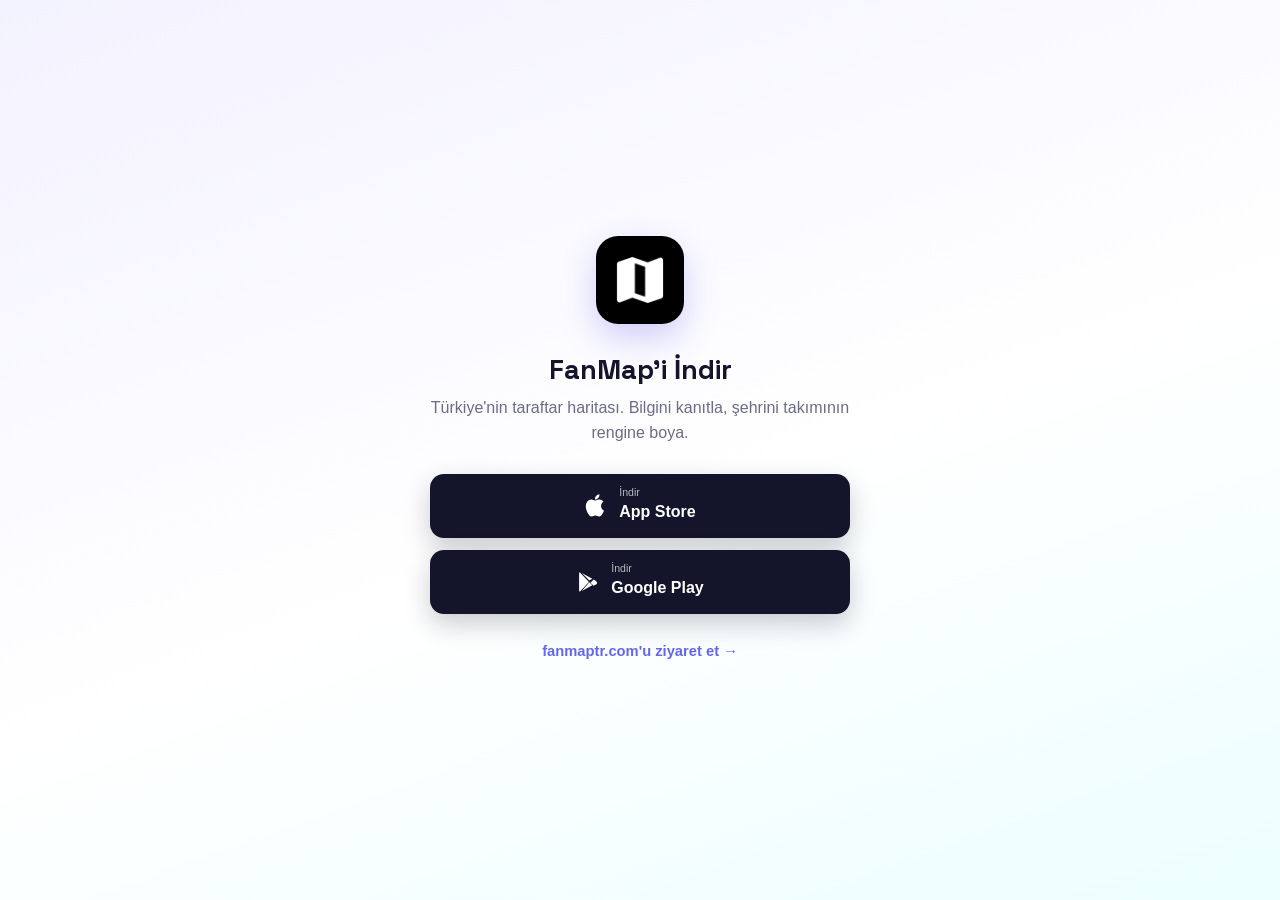
==== indir/index.html @ e1a997e6 "feat(indir): tek reklam bağlantısı — cihaza göre mağazaya yönlendirir fanmaptr.com/indir: iPhone/iPa" ====
<!DOCTYPE html>
<html lang="tr">
<head>
    <meta charset="UTF-8">
    <meta name="viewport" content="width=device-width, initial-scale=1.0">
    <title>FanMap'i İndir</title>
    <!--
      Reklam / paylaşım bağlantısı: https://fanmaptr.com/indir
      Telefonu tanıyıp kendi mağazasına gönderiyor (iPhone/iPad → App Store,
      Android → Google Play). Masaüstünde ya da tanınmayan cihazda iki düğme kalıyor.

      🔴 Mağaza adresi BURADA YOK — `stores.js`'ten okunuyor (tek kaynak kuralı).

      Kampanya ölçümü: bağlantıya `?utm_source=instagram&utm_campaign=<ad>` eklenirse
      bu değerler Play'e `referrer` olarak geçiyor → Play Console › Kullanıcı edinme
      raporunda kaynak olarak görünüyor. App Store tarafı bunu okumuyor.

      Arama motoru dizinine girmesin: ana sayfanın kopyası değil, geçiş sayfası.
    -->
    <meta name="robots" content="noindex">
    <meta name="description" content="FanMap'i App Store veya Google Play'den indir.">
    <meta property="og:title" content="FanMap'i İndir — Türkiye'nin Taraftar Haritası">
    <meta property="og:description" content="Gerçek zamanlı XOX & 321 düelloları, futbol quizleri ve 81 ilde taraftar haritası.">
    <meta property="og:type" content="website">
    <meta property="og:image" content="https://fanmaptr.com/icon-512.png">
    <meta property="og:image:width" content="512">
    <meta property="og:image:height" content="512">
    <meta property="og:url" content="https://fanmaptr.com/indir/">
    <meta property="og:site_name" content="FanMap">
    <meta property="og:locale" content="tr_TR">
    <meta name="twitter:card" content="summary">
    <meta name="theme-color" content="#6366f1">
    <link rel="icon" type="image/png" href="/favicon-32.png" sizes="32x32">
    <link rel="apple-touch-icon" href="/apple-touch-icon.png">
    <link rel="stylesheet" href="/fonts/space-grotesk.css">
    <style>
        * { margin: 0; padding: 0; box-sizing: border-box; }
        :root {
            --ink:    #14152a;
            --muted:  #6b6c85;
            --line:   #e9e8f5;
            --indigo: #6366f1;
            --font: 'Space Grotesk', -apple-system, BlinkMacSystemFont, 'Segoe UI', Roboto, sans-serif;
            --body: -apple-system, BlinkMacSystemFont, 'Segoe UI', Roboto, sans-serif;
        }
        body {
            min-height: 100vh; display: flex; align-items: center; justify-content: center;
            padding: 24px 16px; text-align: center;
            font-family: var(--body); color: var(--ink); line-height: 1.6;
            background: linear-gradient(160deg, #f3f2ff 0%, #ffffff 55%, #ecfeff 100%);
            -webkit-font-smoothing: antialiased;
        }
        main { max-width: 420px; width: 100%; }
        .logo { width: 88px; height: 88px; border-radius: 22px; box-shadow: 0 14px 34px rgba(80,70,229,.25); }
        h1 { font-family: var(--font); font-size: 1.7rem; line-height: 1.2; margin: 22px 0 8px; }
        p { color: var(--muted); }
        .stores { display: flex; flex-direction: column; gap: 12px; margin-top: 28px; }
        .store {
            display: inline-flex; align-items: center; justify-content: center; gap: 11px;
            padding: 13px 22px; border-radius: 14px; text-decoration: none;
            background: var(--ink); color: #fff; font-weight: 600;
            box-shadow: 0 10px 26px rgba(20,21,42,.22);
        }
        .store svg { width: 24px; height: 24px; }
        .store span { text-align: left; }
        .store small { display: block; font-size: .66rem; opacity: .7; font-weight: 500; line-height: 1; margin-bottom: 2px; }
        .store b { font-size: 1rem; font-weight: 700; }
        .store[hidden] { display: none; }
        .home { display: inline-block; margin-top: 26px; color: var(--indigo); font-weight: 600; text-decoration: none; font-size: .92rem; }
    </style>
</head>
<body>
<main>
    <img class="logo" src="/icon-192.png" alt="FanMap" width="88" height="88">
    <h1 id="baslik">FanMap'i İndir</h1>
    <p id="alt">Türkiye'nin taraftar haritası. Bilgini kanıtla, şehrini takımının rengine boya.</p>

    <div class="stores">
        <a class="store" id="ios" hidden>
            <svg viewBox="0 0 24 24" fill="currentColor"><path d="M17.05 12.04c-.03-2.83 2.31-4.19 2.42-4.25-1.32-1.93-3.38-2.2-4.11-2.23-1.75-.18-3.41 1.03-4.29 1.03-.88 0-2.25-1.01-3.7-.98-1.9.03-3.66 1.11-4.64 2.81-1.98 3.43-.51 8.5 1.42 11.28.94 1.36 2.06 2.89 3.53 2.83 1.42-.06 1.96-.92 3.67-.92 1.71 0 2.2.92 3.7.89 1.53-.03 2.5-1.39 3.43-2.76 1.08-1.58 1.53-3.11 1.55-3.19-.03-.02-2.98-1.14-3.01-4.53zM14.28 3.9c.78-.94 1.3-2.26 1.16-3.57-1.12.05-2.48.75-3.28 1.69-.72.83-1.35 2.16-1.18 3.43 1.25.1 2.52-.63 3.3-1.55z"/></svg>
            <span><small>İndir</small><b>App Store</b></span>
        </a>
        <a class="store" id="android" hidden>
            <svg viewBox="0 0 24 24" fill="currentColor"><path d="M3.6 2.3c-.3.3-.5.8-.5 1.4v16.6c0 .6.2 1.1.5 1.4l.1.1L13 12.1v-.2L3.7 2.2l-.1.1zm12.7 6.5L5.8 2.9l7.6 7.6 2.9-1.7zM5.8 21.1l10.5-5.9-2.9-2.9-7.6 8.8zm14.6-9.9l-2.8-1.6-3.1 3.1 3.1 3.1 2.8-1.6c.9-.5.9-1.9 0-2.4z"/></svg>
            <span><small>İndir</small><b>Google Play</b></span>
        </a>
    </div>

    <a class="home" href="/">fanmaptr.com'u ziyaret et →</a>
</main>

<script src="/stores.js"></script>
<script>
(function () {
    var S = window.FANMAP_STORES || {};
    var ua = navigator.userAgent || '';
    // 404.html ile aynı algılama: iPadOS 13+ kendini "Macintosh" diye tanıtıyor,
    // dokunmatik nokta sayısı ayırıyor.
    var isIOS = /iPad|iPhone|iPod/.test(ua) ||
                (/Macintosh/.test(ua) && (navigator.maxTouchPoints || 0) > 1);
    var isAndroid = /Android/.test(ua);

    // utm_* → Play `referrer`. İç değerler bir kez, bütün dize bir kez daha
    // kodlanıyor: Play referrer'ı tek parametre olarak alıp kendisi çözüyor.
    var play = S.android || '';
    if (play) {
        var q = location.search.replace(/^\?/, '').split('&'), ref = [];
        for (var i = 0; i < q.length; i++) {
            if (/^utm_(source|medium|campaign|content|term)=./.test(q[i])) ref.push(q[i]);
        }
        if (ref.length) play += '&referrer=' + encodeURIComponent(ref.join('&'));
    }

    var hedef = isIOS ? S.ios : (isAndroid ? play : '');

    var ios = document.getElementById('ios');
    var android = document.getElementById('android');
    if (S.ios) ios.href = S.ios;
    if (play) android.href = play;
    // Telefonda yalnız kendi mağazası; masaüstünde ikisi de.
    ios.hidden = !S.ios || isAndroid;
    android.hidden = !play || isIOS;

    if (hedef) {
        document.getElementById('baslik').textContent = 'Mağazaya yönlendiriliyorsun…';
        document.getElementById('alt').textContent = 'Açılmazsa aşağıdaki düğmeye dokun.';
        // replace: geri tuşu bu sayfaya dönüp kullanıcıyı yeniden mağazaya atmasın.
        location.replace(hedef);
    }
})();
</script>
</body>
</html>
---- fonts/space-grotesk.css ----
/* Space Grotesk — SIL Open Font License 1.1.
   Yerel sunuluyor: sayfa acilisinda Google'a istek gitmiyor,
   ziyaretcinin IP adresi ucuncu tarafa aktarilmiyor. */

@font-face {
  font-family: 'Space Grotesk';
  font-style: normal;
  font-weight: 500;
  font-display: swap;
  src: url(space-grotesk-latin-ext.woff2) format('woff2');
  unicode-range: U+0100-02BA, U+02BD-02C5, U+02C7-02CC, U+02CE-02D7, U+02DD-02FF, U+0304, U+0308, U+0329, U+1D00-1DBF, U+1E00-1E9F, U+1EF2-1EFF, U+2020, U+20A0-20AB, U+20AD-20C0, U+2113, U+2C60-2C7F, U+A720-A7FF;
}
@font-face {
  font-family: 'Space Grotesk';
  font-style: normal;
  font-weight: 500;
  font-display: swap;
  src: url(space-grotesk-latin.woff2) format('woff2');
  unicode-range: U+0000-00FF, U+0131, U+0152-0153, U+02BB-02BC, U+02C6, U+02DA, U+02DC, U+0304, U+0308, U+0329, U+2000-206F, U+20AC, U+2122, U+2191, U+2193, U+2212, U+2215, U+FEFF, U+FFFD;
}
@font-face {
  font-family: 'Space Grotesk';
  font-style: normal;
  font-weight: 600;
  font-display: swap;
  src: url(space-grotesk-latin-ext.woff2) format('woff2');
  unicode-range: U+0100-02BA, U+02BD-02C5, U+02C7-02CC, U+02CE-02D7, U+02DD-02FF, U+0304, U+0308, U+0329, U+1D00-1DBF, U+1E00-1E9F, U+1EF2-1EFF, U+2020, U+20A0-20AB, U+20AD-20C0, U+2113, U+2C60-2C7F, U+A720-A7FF;
}
@font-face {
  font-family: 'Space Grotesk';
  font-style: normal;
  font-weight: 600;
  font-display: swap;
  src: url(space-grotesk-latin.woff2) format('woff2');
  unicode-range: U+0000-00FF, U+0131, U+0152-0153, U+02BB-02BC, U+02C6, U+02DA, U+02DC, U+0304, U+0308, U+0329, U+2000-206F, U+20AC, U+2122, U+2191, U+2193, U+2212, U+2215, U+FEFF, U+FFFD;
}
@font-face {
  font-family: 'Space Grotesk';
  font-style: normal;
  font-weight: 700;
  font-display: swap;
  src: url(space-grotesk-latin-ext.woff2) format('woff2');
  unicode-range: U+0100-02BA, U+02BD-02C5, U+02C7-02CC, U+02CE-02D7, U+02DD-02FF, U+0304, U+0308, U+0329, U+1D00-1DBF, U+1E00-1E9F, U+1EF2-1EFF, U+2020, U+20A0-20AB, U+20AD-20C0, U+2113, U+2C60-2C7F, U+A720-A7FF;
}
@font-face {
  font-family: 'Space Grotesk';
  font-style: normal;
  font-weight: 700;
  font-display: swap;
  src: url(space-grotesk-latin.woff2) format('woff2');
  unicode-range: U+0000-00FF, U+0131, U+0152-0153, U+02BB-02BC, U+02C6, U+02DA, U+02DC, U+0304, U+0308, U+0329, U+2000-206F, U+20AC, U+2122, U+2191, U+2193, U+2212, U+2215, U+FEFF, U+FFFD;
}
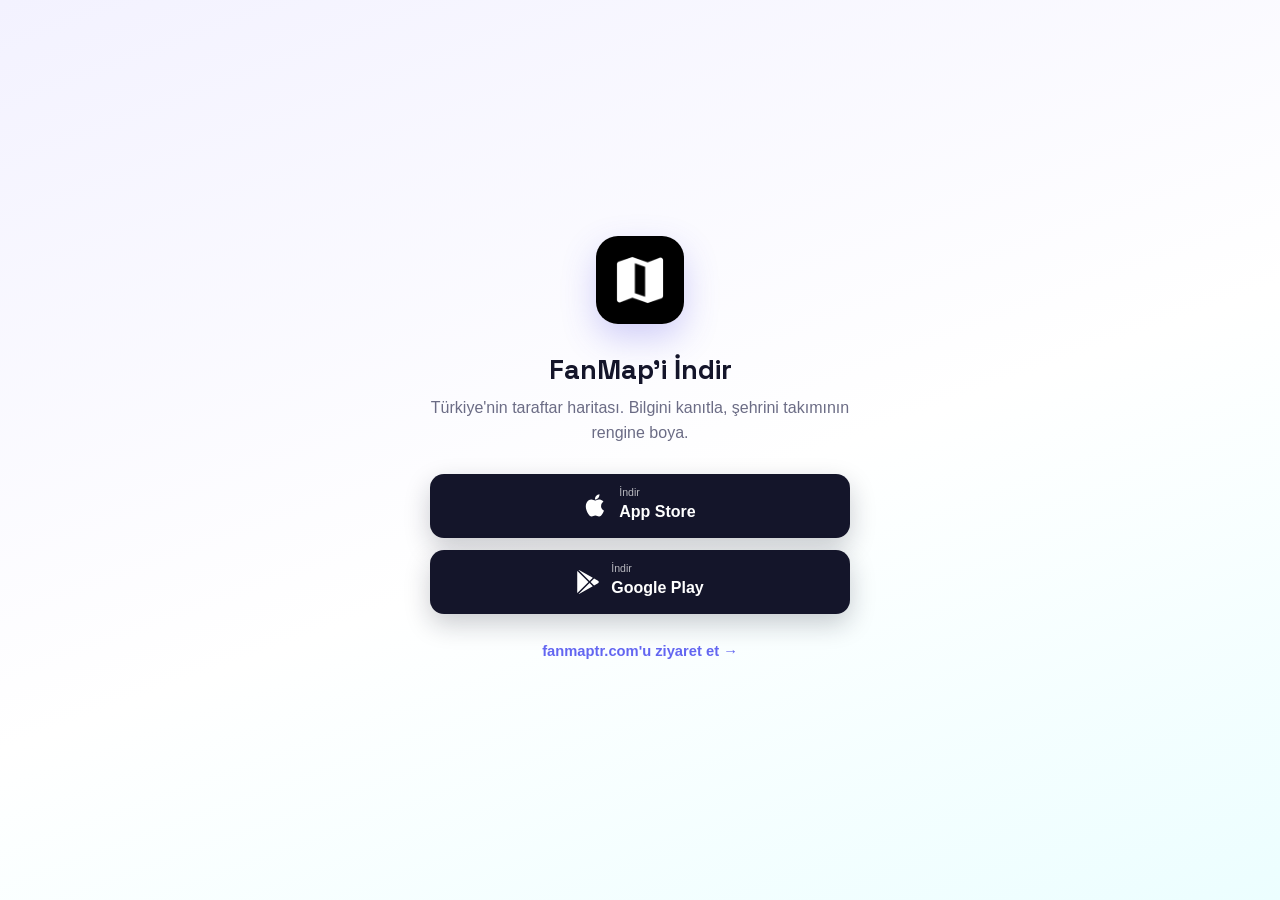
==== commit 0812d1c7: "fix(site): Google Play düğmesindeki bozuk ikon resmî logoyla değişti Eski elle çizilmiş yol üçgenin " ====
--- a/indir/index.html
+++ b/indir/index.html
@@ -81,7 +81,7 @@
             <span><small>İndir</small><b>App Store</b></span>
         </a>
         <a class="store" id="android" hidden>
-            <svg viewBox="0 0 24 24" fill="currentColor"><path d="M3.6 2.3c-.3.3-.5.8-.5 1.4v16.6c0 .6.2 1.1.5 1.4l.1.1L13 12.1v-.2L3.7 2.2l-.1.1zm12.7 6.5L5.8 2.9l7.6 7.6 2.9-1.7zM5.8 21.1l10.5-5.9-2.9-2.9-7.6 8.8zm14.6-9.9l-2.8-1.6-3.1 3.1 3.1 3.1 2.8-1.6c.9-.5.9-1.9 0-2.4z"/></svg>
+            <svg viewBox="0 0 24 24" fill="currentColor"><path d="M22.018 13.298l-3.919 2.218-3.515-3.493 3.543-3.521 3.891 2.202a1.49 1.49 0 0 1 0 2.594zM1.337.924a1.486 1.486 0 0 0-.112.568v21.017c0 .217.045.419.124.6l11.155-11.087L1.337.924zm12.207 10.065l3.258-3.238L3.45.195a1.466 1.466 0 0 0-.946-.179l11.04 10.973zm0 2.067l-11 10.933c.298.036.612-.016.906-.183l13.324-7.54-3.23-3.21z"/></svg>
             <span><small>İndir</small><b>Google Play</b></span>
         </a>
     </div>
